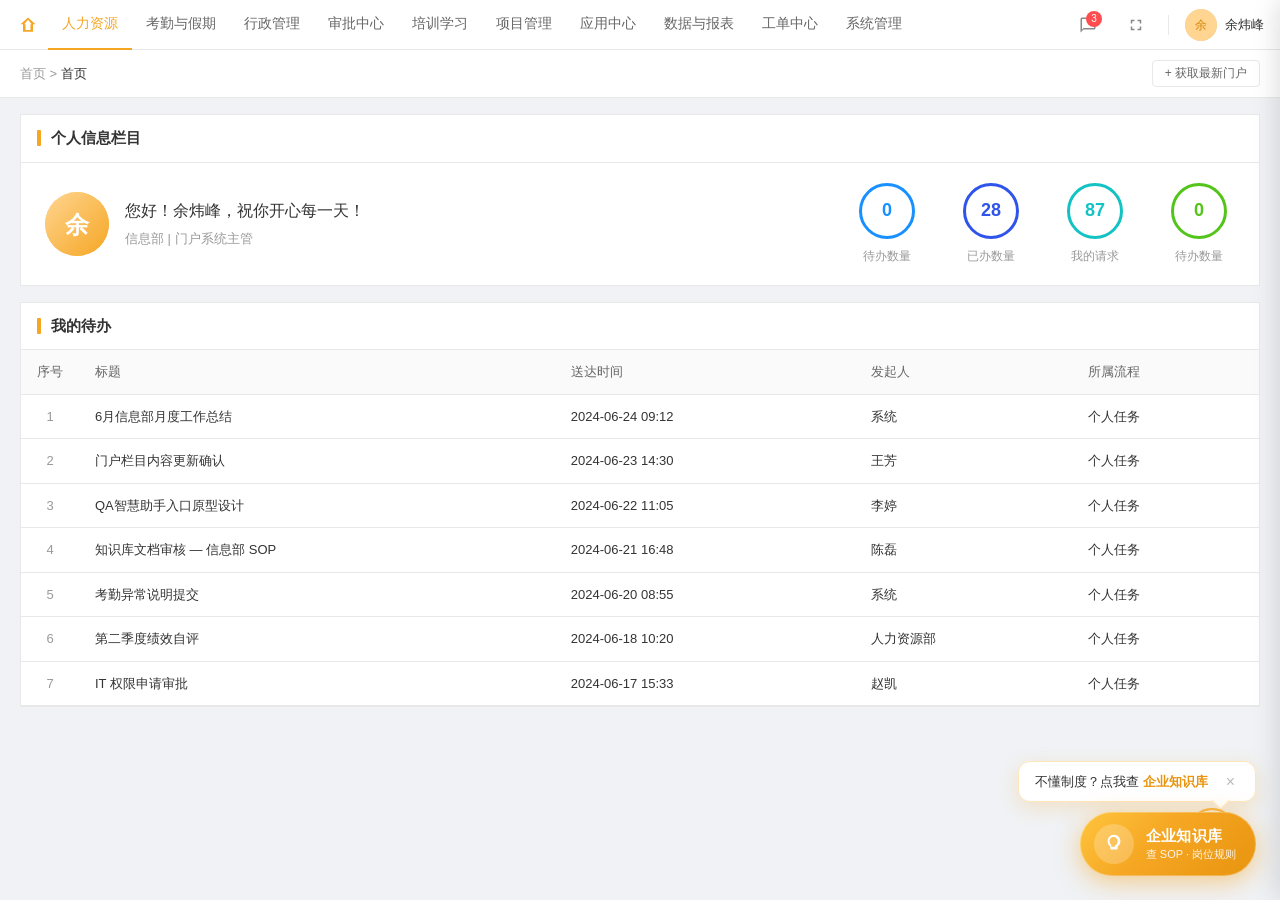
==== portal/index.html @ 279236d5 "站点根路径默认进入原型导航，PC 门户移至 portal/" ====
<!DOCTYPE html>
<html lang="zh-CN">
<head>
  <meta charset="UTF-8" />
  <meta name="viewport" content="width=device-width, initial-scale=1.0" />
  <title>首页 · 6Q 门户</title>
  <link rel="stylesheet" href="../assets/portal.css" />
</head>
<body>
  <div class="portal-app">
    <header class="portal-topbar">
      <a class="portal-home-icon" href="index.html" title="首页">
        <svg viewBox="0 0 24 24"><path d="M12 3l9 8h-3v9H6v-9H3l9-8zm0 2.8L7.5 11H9v7h6v-7h1.5L12 5.8z"/></svg>
      </a>
      <nav class="portal-modules" id="portal-modules">
        <a href="#" data-placeholder>人力资源</a>
        <a href="#" data-placeholder>考勤与假期</a>
        <a href="#" data-placeholder>行政管理</a>
        <a href="#" data-placeholder>审批中心</a>
        <a href="#" data-placeholder>培训学习</a>
        <a href="#" data-placeholder>项目管理</a>
        <a href="#" data-placeholder>应用中心</a>
        <a href="#" data-placeholder>数据与报表</a>
        <a href="#" data-placeholder>工单中心</a>
        <a href="#" data-placeholder>系统管理</a>
      </nav>
      <div class="portal-topright">
        <button class="portal-icon-btn" type="button" title="消息" data-placeholder>
          <svg viewBox="0 0 24 24"><path d="M20 2H4a2 2 0 00-2 2v18l4-4h14a2 2 0 002-2V4a2 2 0 00-2-2zm0 14H6l-2 2V4h16v12z"/></svg>
          <span class="portal-badge">3</span>
        </button>
        <button class="portal-icon-btn" type="button" title="全屏" data-placeholder>
          <svg viewBox="0 0 24 24"><path d="M7 14H5v5h5v-2H7v-3zm-2-4h2V7h3V5H5v5zm12 7h-3v2h5v-5h-2v3zM14 5v2h3v3h2V5h-5z"/></svg>
        </button>
        <span class="portal-divider"></span>
        <div class="portal-user">
          <img class="portal-user-avatar" src="data:image/svg+xml,%3Csvg xmlns='http://www.w3.org/2000/svg' width='64' height='64'%3E%3Crect fill='%23ffd591' width='64' height='64'/%3E%3Ctext x='50%25' y='54%25' dominant-baseline='middle' text-anchor='middle' fill='%23d48806' font-size='24' font-family='sans-serif'%3E余%3C/text%3E%3C/svg%3E" alt="" width="32" height="32" />
          <span>余炜峰</span>
        </div>
      </div>
    </header>

    <div class="portal-subbar">
      <nav class="portal-breadcrumb">首页 &gt; <strong>首页</strong></nav>
      <button class="portal-subbar-btn" type="button" data-placeholder>+ 获取最新门户</button>
    </div>

  <main class="portal-main">
    <section class="portal-section">
      <div class="portal-section-head">个人信息栏目</div>
      <div class="portal-section-body">
        <div class="profile-row">
          <div class="profile-left">
            <img class="profile-avatar" src="data:image/svg+xml,%3Csvg xmlns='http://www.w3.org/2000/svg' width='128' height='128'%3E%3Cdefs%3E%3ClinearGradient id='g' x1='0%25' y1='0%25' x2='100%25' y2='100%25'%3E%3Cstop offset='0%25' stop-color='%23ffd591'/%3E%3Cstop offset='100%25' stop-color='%23f5a623'/%3E%3C/linearGradient%3E%3C/defs%3E%3Ccircle cx='64' cy='64' r='64' fill='url(%23g)'/%3E%3Ctext x='50%25' y='54%25' dominant-baseline='middle' text-anchor='middle' fill='%23fff' font-size='48' font-family='sans-serif' font-weight='bold'%3E余%3C/text%3E%3C/svg%3E" alt="余炜峰" width="64" height="64" />
            <div>
              <p class="profile-greeting">您好！余炜峰，祝你开心每一天！</p>
              <p class="profile-dept">信息部 | 门户系统主管</p>
            </div>
          </div>
          <div class="profile-stats">
            <div class="stat-item">
              <div class="stat-ring stat-ring--blue">0</div>
              <div class="stat-label">待办数量</div>
            </div>
            <div class="stat-item">
              <div class="stat-ring stat-ring--navy">28</div>
              <div class="stat-label">已办数量</div>
            </div>
            <div class="stat-item">
              <div class="stat-ring stat-ring--teal">87</div>
              <div class="stat-label">我的请求</div>
            </div>
            <div class="stat-item">
              <div class="stat-ring stat-ring--green">0</div>
              <div class="stat-label">待办数量</div>
            </div>
          </div>
        </div>
      </div>
    </section>

    <section class="portal-section">
      <div class="portal-section-head">我的待办</div>
      <div class="portal-table-wrap">
        <table class="portal-table">
          <thead>
            <tr>
              <th>序号</th>
              <th>标题</th>
              <th>送达时间</th>
              <th>发起人</th>
              <th>所属流程</th>
            </tr>
          </thead>
          <tbody>
            <tr>
              <td>1</td>
              <td><a href="#" data-placeholder>6月信息部月度工作总结</a></td>
              <td>2024-06-24 09:12</td>
              <td>系统</td>
              <td>个人任务</td>
            </tr>
            <tr>
              <td>2</td>
              <td><a href="#" data-placeholder>门户栏目内容更新确认</a></td>
              <td>2024-06-23 14:30</td>
              <td>王芳</td>
              <td>个人任务</td>
            </tr>
            <tr>
              <td>3</td>
              <td><a href="#" data-placeholder>QA智慧助手入口原型设计</a></td>
              <td>2024-06-22 11:05</td>
              <td>李婷</td>
              <td>个人任务</td>
            </tr>
            <tr>
              <td>4</td>
              <td><a href="#" data-placeholder>知识库文档审核 — 信息部 SOP</a></td>
              <td>2024-06-21 16:48</td>
              <td>陈磊</td>
              <td>个人任务</td>
            </tr>
            <tr>
              <td>5</td>
              <td><a href="#" data-placeholder>考勤异常说明提交</a></td>
              <td>2024-06-20 08:55</td>
              <td>系统</td>
              <td>个人任务</td>
            </tr>
            <tr>
              <td>6</td>
              <td><a href="#" data-placeholder>第二季度绩效自评</a></td>
              <td>2024-06-18 10:20</td>
              <td>人力资源部</td>
              <td>个人任务</td>
            </tr>
            <tr>
              <td>7</td>
              <td><a href="#" data-placeholder>IT 权限申请审批</a></td>
              <td>2024-06-17 15:33</td>
              <td>赵凯</td>
              <td>个人任务</td>
            </tr>
          </tbody>
        </table>
      </div>
    </section>
  </main>
  </div>

  <!-- 小Q 知识库入口 -->
  <div class="kb-fab-wrap" id="kb-fab-wrap">
    <div class="kb-fab-hint" id="kb-fab-hint">
      不懂制度？点我查 <strong>企业知识库</strong>
      <button type="button" class="kb-fab-hint-close" id="kb-fab-hint-close" aria-label="关闭提示">×</button>
    </div>
    <div class="kb-fab-inner">
      <div class="kb-fab-ripples" aria-hidden="true">
        <span></span><span></span><span></span>
      </div>
      <button type="button" class="kb-fab" id="kb-fab" aria-label="打开小Q企业知识库">
        <span class="kb-fab-icon">
          <svg viewBox="0 0 24 24"><path d="M12 2C8.13 2 5 5.13 5 9c0 2.38 1.19 4.47 3 5.74V17a1 1 0 001 1h6a1 1 0 001-1v-2.26c1.81-1.27 3-3.36 3-5.74 0-3.87-3.13-7-7-7zm-1 13v2h2v-2h-2zm0-11a5 5 0 015 5c0 1.77-.93 3.33-2.33 4.22-.4.26-.67.7-.67 1.21V15h-4v-1.57c0-.51-.27-.95-.67-1.21A4.99 4.99 0 017 9a5 5 0 015-5z"/></svg>
        </span>
        <span class="kb-fab-text">
          <span class="kb-fab-title">企业知识库</span>
          <span class="kb-fab-sub">查 SOP · 岗位规则</span>
        </span>
      </button>
    </div>
  </div>

  <!-- 小Q 聊天抽屉 -->
  <div class="kb-overlay" id="kb-overlay"></div>
  <aside class="kb-drawer" id="kb-drawer" role="dialog" aria-label="小Q企业知识库">
    <header class="kb-drawer-head">
      <h2 class="kb-drawer-title">
        <span class="kb-drawer-title-icon">Q</span>
        小Q · 企业知识库
      </h2>
      <button type="button" class="kb-drawer-close" id="kb-drawer-close" aria-label="关闭">×</button>
    </header>
    <div class="kb-chat-body" id="kb-chat-body"></div>
    <footer class="kb-drawer-foot">
      <div class="kb-input-wrap">
        <textarea class="kb-input" id="kb-input" rows="1" placeholder="和小Q聊天…"></textarea>
        <div class="kb-input-actions">
          <button type="button" class="kb-attach-btn" title="附件（原型占位）" disabled>
            <svg width="18" height="18" viewBox="0 0 24 24" fill="currentColor"><path d="M16.5 6v11.5a4 4 0 01-8 0V5a2.5 2.5 0 015 0v10.5a1 1 0 01-2 0V6H10v9.5a2.5 2.5 0 005 0V5a4 4 0 00-8 0v12.5a5.5 5.5 0 0011 0V6h-1.5z"/></svg>
          </button>
          <button type="button" class="kb-send-btn" id="kb-send-btn" aria-label="发送">
            <svg viewBox="0 0 24 24"><path d="M2.01 21L23 12 2.01 3 2 10l15 2-15 2z"/></svg>
          </button>
        </div>
      </div>
    </footer>
  </aside>

  <script>
    document.querySelectorAll('[data-placeholder]').forEach(function (el) {
      el.addEventListener('click', function (e) {
        e.preventDefault();
      });
    });
    document.querySelector('.portal-modules a:first-child').classList.add('is-active');
  </script>
  <script src="../assets/kb-chat.js"></script>
</body>
</html>
---- assets/portal.css ----
/**
 * 企业知识库 · OA 门户样式与 PC 端小Q 抽屉入口
 */
:root {
  --portal-orange: #f5a623;
  --portal-orange-dark: #e8940f;
  --portal-orange-bg: #fff7e6;
  --portal-orange-bar: #f5a623;
  --portal-text: #333333;
  --portal-text-secondary: #666666;
  --portal-text-muted: #999999;
  --portal-border: #e8e8e8;
  --portal-bg: #f0f2f5;
  --portal-surface: #ffffff;
  --portal-font: "PingFang SC", "Microsoft YaHei", -apple-system, sans-serif;
  --portal-topbar-h: 50px;
  --kb-drawer-w: 420px;
  --kb-fab-size: 56px;
}

* { box-sizing: border-box; }

body {
  margin: 0;
  font-family: var(--portal-font);
  font-size: 14px;
  color: var(--portal-text);
  background: var(--portal-bg);
  line-height: 1.5;
}

.portal-app {
  display: flex;
  flex-direction: column;
  min-height: 100vh;
}

/* ── 顶栏 ── */
.portal-topbar {
  display: flex;
  align-items: center;
  height: var(--portal-topbar-h);
  padding: 0 16px 0 12px;
  background: var(--portal-surface);
  border-bottom: 1px solid var(--portal-border);
  flex-shrink: 0;
  gap: 4px;
}

.portal-home-icon {
  width: 32px;
  height: 32px;
  display: flex;
  align-items: center;
  justify-content: center;
  color: var(--portal-orange);
  flex-shrink: 0;
  text-decoration: none;
}

.portal-home-icon svg { width: 20px; height: 20px; fill: currentColor; }

.portal-modules {
  display: flex;
  flex: 1;
  align-items: center;
  gap: 0;
  overflow-x: auto;
  scrollbar-width: none;
}

.portal-modules::-webkit-scrollbar { display: none; }

.portal-modules a {
  padding: 14px 14px;
  color: var(--portal-text-secondary);
  text-decoration: none;
  font-size: 14px;
  white-space: nowrap;
  border-bottom: 2px solid transparent;
  transition: color 0.15s;
}

.portal-modules a:hover { color: var(--portal-orange); }

.portal-modules a.is-active {
  color: var(--portal-orange);
  border-bottom-color: var(--portal-orange);
  font-weight: 500;
}

.portal-topright {
  display: flex;
  align-items: center;
  gap: 16px;
  flex-shrink: 0;
  color: var(--portal-text-secondary);
}

.portal-icon-btn {
  position: relative;
  width: 32px;
  height: 32px;
  display: flex;
  align-items: center;
  justify-content: center;
  border: none;
  background: none;
  cursor: pointer;
  color: #888;
  padding: 0;
  border-radius: 4px;
}

.portal-icon-btn:hover { background: #f5f5f5; color: #555; }
.portal-icon-btn svg { width: 18px; height: 18px; fill: currentColor; }

.portal-badge {
  position: absolute;
  top: 2px;
  right: 2px;
  min-width: 16px;
  height: 16px;
  padding: 0 4px;
  background: #ff4d4f;
  color: #fff;
  font-size: 10px;
  border-radius: 8px;
  display: flex;
  align-items: center;
  justify-content: center;
  line-height: 1;
}

.portal-divider {
  width: 1px;
  height: 20px;
  background: var(--portal-border);
}

.portal-user {
  display: flex;
  align-items: center;
  gap: 8px;
  font-size: 13px;
  color: var(--portal-text);
  cursor: default;
}

.portal-user-avatar {
  width: 32px;
  height: 32px;
  border-radius: 50%;
  object-fit: cover;
  background: #d9d9d9;
}

/* ── 面包屑行 ── */
.portal-subbar {
  display: flex;
  align-items: center;
  justify-content: space-between;
  padding: 10px 20px;
  background: var(--portal-surface);
  border-bottom: 1px solid var(--portal-border);
  font-size: 13px;
  color: var(--portal-text-muted);
}

.portal-breadcrumb strong { color: var(--portal-text); font-weight: normal; }

.portal-subbar-btn {
  display: inline-flex;
  align-items: center;
  gap: 4px;
  padding: 4px 12px;
  border: 1px solid var(--portal-border);
  border-radius: 4px;
  background: var(--portal-surface);
  font-size: 12px;
  color: var(--portal-text-secondary);
  cursor: pointer;
  font-family: inherit;
}

.portal-subbar-btn:hover { border-color: var(--portal-orange); color: var(--portal-orange); }

/* ── 主内容 ── */
.portal-main {
  flex: 1;
  padding: 16px 20px 80px;
  overflow: auto;
}

.portal-section {
  background: var(--portal-surface);
  border: 1px solid var(--portal-border);
  margin-bottom: 16px;
}

.portal-section-head {
  display: flex;
  align-items: center;
  padding: 12px 16px;
  border-bottom: 1px solid var(--portal-border);
  font-size: 15px;
  font-weight: 600;
  color: var(--portal-text);
}

.portal-section-head::before {
  content: "";
  width: 4px;
  height: 16px;
  background: var(--portal-orange-bar);
  margin-right: 10px;
  border-radius: 1px;
  flex-shrink: 0;
}

.portal-section-body { padding: 20px 24px; }

/* 个人信息栏 */
.profile-row {
  display: flex;
  align-items: center;
  justify-content: space-between;
  gap: 24px;
  flex-wrap: wrap;
}

.profile-left {
  display: flex;
  align-items: center;
  gap: 16px;
}

.profile-avatar {
  width: 64px;
  height: 64px;
  border-radius: 50%;
  object-fit: cover;
  background: linear-gradient(135deg, #ffd591 0%, #f5a623 100%);
}

.profile-greeting {
  font-size: 16px;
  font-weight: 500;
  margin: 0 0 6px;
  color: var(--portal-text);
}

.profile-dept {
  font-size: 13px;
  color: var(--portal-text-muted);
  margin: 0;
}

.profile-stats {
  display: flex;
  gap: 32px;
  flex-wrap: wrap;
}

.stat-item {
  text-align: center;
  min-width: 72px;
}

.stat-ring {
  width: 56px;
  height: 56px;
  border-radius: 50%;
  border: 3px solid;
  display: flex;
  align-items: center;
  justify-content: center;
  font-size: 18px;
  font-weight: 600;
  margin: 0 auto 8px;
}

.stat-ring--blue { border-color: #1890ff; color: #1890ff; }
.stat-ring--navy { border-color: #2f54eb; color: #2f54eb; }
.stat-ring--teal { border-color: #13c2c2; color: #13c2c2; }
.stat-ring--green { border-color: #52c41a; color: #52c41a; }

.stat-label {
  font-size: 12px;
  color: var(--portal-text-muted);
}

/* 待办表格 */
.portal-table-wrap { overflow-x: auto; }

.portal-table {
  width: 100%;
  border-collapse: collapse;
  font-size: 13px;
}

.portal-table th,
.portal-table td {
  padding: 12px 16px;
  text-align: left;
  border-bottom: 1px solid var(--portal-border);
}

.portal-table th {
  background: #fafafa;
  font-weight: 500;
  color: var(--portal-text-secondary);
  white-space: nowrap;
}

.portal-table tbody tr:hover td { background: #fafafa; }

.portal-table td:first-child { color: var(--portal-text-muted); width: 48px; text-align: center; }

.portal-table a {
  color: var(--portal-text);
  text-decoration: none;
}

.portal-table a:hover { color: var(--portal-orange); }

/* ── FAB（强化版：胶囊 + 涟漪 + 引导气泡）── */
.kb-fab-wrap {
  position: fixed;
  right: 24px;
  bottom: 24px;
  z-index: 900;
  display: flex;
  flex-direction: column;
  align-items: flex-end;
  gap: 10px;
}

.kb-fab-wrap.is-drawer-open .kb-fab-hint,
.kb-fab-wrap.is-drawer-open .kb-fab-ripples {
  opacity: 0;
  pointer-events: none;
}

/* 引导气泡 */
.kb-fab-hint {
  position: relative;
  padding: 10px 16px;
  background: var(--portal-surface);
  border: 1px solid #ffe7ba;
  border-radius: 12px;
  font-size: 13px;
  font-weight: 500;
  color: var(--portal-text);
  box-shadow: 0 6px 20px rgba(245, 166, 35, 0.22);
  white-space: nowrap;
  animation: hint-float 3s ease-in-out infinite, hint-enter 0.6s ease-out;
  transform-origin: right bottom;
}

.kb-fab-hint::after {
  content: "";
  position: absolute;
  right: 28px;
  bottom: -6px;
  width: 12px;
  height: 12px;
  background: var(--portal-surface);
  border-right: 1px solid #ffe7ba;
  border-bottom: 1px solid #ffe7ba;
  transform: rotate(45deg);
}

.kb-fab-hint strong {
  color: var(--portal-orange-dark);
  font-weight: 600;
}

.kb-fab-hint-close {
  margin-left: 10px;
  padding: 0 4px;
  border: none;
  background: none;
  color: #bbb;
  cursor: pointer;
  font-size: 16px;
  line-height: 1;
  vertical-align: middle;
}

.kb-fab-hint-close:hover { color: #666; }

.kb-fab-hint.is-dismissed {
  display: none;
}

/* 涟漪环 */
.kb-fab-ripples {
  position: absolute;
  right: 0;
  bottom: 0;
  width: 200px;
  height: 64px;
  pointer-events: none;
}

.kb-fab-ripples span {
  position: absolute;
  right: 20px;
  bottom: 20px;
  width: 48px;
  height: 48px;
  border-radius: 50%;
  border: 2px solid rgba(245, 166, 35, 0.45);
  animation: fab-ripple 2.4s ease-out infinite;
}

.kb-fab-ripples span:nth-child(2) { animation-delay: 0.8s; }
.kb-fab-ripples span:nth-child(3) { animation-delay: 1.6s; }

.kb-fab-inner {
  position: relative;
  z-index: 1;
}

.kb-fab {
  display: flex;
  align-items: center;
  gap: 12px;
  padding: 12px 20px 12px 14px;
  border: none;
  border-radius: 999px;
  background: linear-gradient(135deg, #ffc53d 0%, #f5a623 45%, #e8940f 100%);
  color: #fff;
  cursor: pointer;
  box-shadow:
    0 6px 24px rgba(245, 166, 35, 0.5),
    0 0 0 1px rgba(255, 255, 255, 0.25) inset;
  font-family: inherit;
  overflow: hidden;
  position: relative;
  animation: fab-bounce 2.8s ease-in-out infinite;
  transition: transform 0.2s, box-shadow 0.2s;
}

.kb-fab::before {
  content: "";
  position: absolute;
  top: 0;
  left: -100%;
  width: 60%;
  height: 100%;
  background: linear-gradient(90deg, transparent, rgba(255, 255, 255, 0.35), transparent);
  animation: fab-shine 3.5s ease-in-out infinite;
}

.kb-fab:hover {
  transform: scale(1.04) translateY(-2px);
  box-shadow:
    0 10px 32px rgba(245, 166, 35, 0.55),
    0 0 0 1px rgba(255, 255, 255, 0.3) inset;
  animation: none;
}

.kb-fab:active {
  transform: scale(0.98);
}

.kb-fab-icon {
  width: 40px;
  height: 40px;
  border-radius: 50%;
  background: rgba(255, 255, 255, 0.22);
  display: flex;
  align-items: center;
  justify-content: center;
  flex-shrink: 0;
}

.kb-fab-icon svg {
  width: 22px;
  height: 22px;
  fill: currentColor;
}

.kb-fab-text {
  display: flex;
  flex-direction: column;
  align-items: flex-start;
  text-align: left;
  line-height: 1.25;
}

.kb-fab-title {
  font-size: 15px;
  font-weight: 700;
  letter-spacing: 0.02em;
}

.kb-fab-sub {
  font-size: 11px;
  font-weight: 500;
  opacity: 0.9;
  margin-top: 2px;
}

@keyframes fab-bounce {
  0%, 100% { transform: translateY(0); }
  50% { transform: translateY(-5px); }
}

@keyframes fab-shine {
  0%, 70%, 100% { left: -100%; }
  35% { left: 150%; }
}

@keyframes fab-ripple {
  0% {
    transform: scale(0.6);
    opacity: 0.7;
  }
  100% {
    transform: scale(2.8);
    opacity: 0;
  }
}

@keyframes hint-float {
  0%, 100% { transform: translateY(0); }
  50% { transform: translateY(-4px); }
}

@keyframes hint-enter {
  from {
    opacity: 0;
    transform: translateY(12px) scale(0.92);
  }
  to {
    opacity: 1;
    transform: translateY(0) scale(1);
  }
}

@media (prefers-reduced-motion: reduce) {
  .kb-fab,
  .kb-fab::before,
  .kb-fab-ripples span,
  .kb-fab-hint {
    animation: none !important;
  }
  .kb-fab-hint { opacity: 1; transform: none; }
}

@media (max-width: 480px) {
  .kb-fab-wrap { right: 12px; bottom: 12px; }
  .kb-fab-sub { display: none; }
  .kb-fab { padding: 10px 16px 10px 12px; }
  .kb-fab-hint { font-size: 12px; max-width: 200px; white-space: normal; }
}

/* ── 遮罩 + 抽屉 ── */
.kb-overlay {
  position: fixed;
  inset: 0;
  background: rgba(0, 0, 0, 0.35);
  z-index: 1000;
  opacity: 0;
  visibility: hidden;
  transition: opacity 0.28s, visibility 0.28s;
}

.kb-overlay.is-open {
  opacity: 1;
  visibility: visible;
}

.kb-drawer {
  position: fixed;
  top: 0;
  right: 0;
  width: var(--kb-drawer-w);
  max-width: 100vw;
  height: 100vh;
  background: #f7f8fa;
  z-index: 1001;
  display: flex;
  flex-direction: column;
  box-shadow: -4px 0 24px rgba(0, 0, 0, 0.12);
  transform: translateX(100%);
  transition: transform 0.32s cubic-bezier(0.4, 0, 0.2, 1);
}

.kb-drawer.is-open { transform: translateX(0); }

.kb-drawer-head {
  display: flex;
  align-items: center;
  justify-content: space-between;
  padding: 14px 16px;
  background: var(--portal-surface);
  border-bottom: 1px solid var(--portal-border);
  flex-shrink: 0;
}

.kb-drawer-title {
  font-size: 15px;
  font-weight: 600;
  margin: 0;
  display: flex;
  align-items: center;
  gap: 8px;
}

.kb-drawer-title-icon {
  width: 28px;
  height: 28px;
  border-radius: 8px;
  background: linear-gradient(135deg, #fff7e6, #ffe7ba);
  display: flex;
  align-items: center;
  justify-content: center;
  font-size: 14px;
}

.kb-drawer-close {
  width: 32px;
  height: 32px;
  border: none;
  background: none;
  cursor: pointer;
  color: #999;
  font-size: 20px;
  line-height: 1;
  border-radius: 4px;
  display: flex;
  align-items: center;
  justify-content: center;
}

.kb-drawer-close:hover { background: #f5f5f5; color: #333; }

.kb-chat-body {
  flex: 1;
  overflow-y: auto;
  padding: 16px;
  display: flex;
  flex-direction: column;
  gap: 16px;
}

.kb-msg {
  display: flex;
  gap: 10px;
  align-items: flex-start;
}

.kb-msg--user { flex-direction: row-reverse; }

.kb-msg-avatar {
  width: 36px;
  height: 36px;
  border-radius: 10px;
  flex-shrink: 0;
  display: flex;
  align-items: center;
  justify-content: center;
  font-size: 16px;
}

.kb-msg-avatar--bot {
  background: linear-gradient(135deg, #fff7e6, #ffd591);
}

.kb-msg-avatar--user {
  background: #e6f7ff;
  font-size: 12px;
  font-weight: 600;
  color: #1890ff;
}

.kb-msg-bubble {
  max-width: calc(100% - 50px);
  padding: 12px 14px;
  border-radius: 12px;
  font-size: 14px;
  line-height: 1.65;
  background: var(--portal-surface);
  box-shadow: 0 1px 4px rgba(0, 0, 0, 0.06);
}

.kb-msg--user .kb-msg-bubble {
  background: #1890ff;
  color: #fff;
}

.kb-msg-bubble p { margin: 0 0 8px; }
.kb-msg-bubble p:last-child { margin-bottom: 0; }

.kb-chips {
  display: flex;
  flex-wrap: wrap;
  gap: 8px;
  margin-top: 12px;
}

.kb-chip {
  padding: 6px 12px;
  border: 1px solid #d6e4ff;
  border-radius: 16px;
  background: #f0f5ff;
  color: #2f54eb;
  font-size: 12px;
  cursor: pointer;
  font-family: inherit;
  transition: background 0.15s, border-color 0.15s;
  text-align: left;
  line-height: 1.4;
}

.kb-chip:hover {
  background: #d6e4ff;
  border-color: #adc6ff;
}

.kb-cite {
  margin-top: 10px;
  padding-top: 10px;
  border-top: 1px dashed var(--portal-border);
  font-size: 12px;
  color: var(--portal-text-muted);
}

.kb-cite a {
  color: #2f54eb;
  text-decoration: none;
}

.kb-cite a:hover { text-decoration: underline; }

.kb-drawer-foot {
  padding: 12px 16px 16px;
  background: var(--portal-surface);
  border-top: 1px solid var(--portal-border);
  flex-shrink: 0;
}

.kb-input-wrap {
  display: flex;
  align-items: flex-end;
  gap: 8px;
  padding: 8px 12px;
  border: 1px solid var(--portal-border);
  border-radius: 12px;
  background: #fafafa;
}

.kb-input-wrap:focus-within {
  border-color: #91d5ff;
  background: #fff;
  box-shadow: 0 0 0 2px rgba(24, 144, 255, 0.1);
}

.kb-input {
  flex: 1;
  border: none;
  background: transparent;
  font-size: 14px;
  font-family: inherit;
  resize: none;
  outline: none;
  min-height: 22px;
  max-height: 100px;
  line-height: 1.5;
  padding: 4px 0;
}

.kb-input::placeholder { color: #bbb; }

.kb-input-actions {
  display: flex;
  align-items: center;
  gap: 6px;
  flex-shrink: 0;
}

.kb-attach-btn {
  width: 32px;
  height: 32px;
  border: none;
  background: none;
  cursor: pointer;
  color: #bbb;
  display: flex;
  align-items: center;
  justify-content: center;
  border-radius: 6px;
}

.kb-attach-btn:hover { color: #888; background: #f0f0f0; }

.kb-send-btn {
  width: 34px;
  height: 34px;
  border: none;
  border-radius: 50%;
  background: #1890ff;
  color: #fff;
  cursor: pointer;
  display: flex;
  align-items: center;
  justify-content: center;
  transition: background 0.15s;
}

.kb-send-btn:hover { background: #40a9ff; }
.kb-send-btn:disabled { background: #d9d9d9; cursor: not-allowed; }

.kb-send-btn svg { width: 16px; height: 16px; fill: currentColor; }

.kb-typing {
  display: flex;
  gap: 4px;
  padding: 4px 0;
}

.kb-typing span {
  width: 6px;
  height: 6px;
  border-radius: 50%;
  background: #ccc;
  animation: typing 1.2s infinite;
}

.kb-typing span:nth-child(2) { animation-delay: 0.2s; }
.kb-typing span:nth-child(3) { animation-delay: 0.4s; }

@keyframes typing {
  0%, 60%, 100% { transform: translateY(0); opacity: 0.4; }
  30% { transform: translateY(-4px); opacity: 1; }
}

@media (max-width: 480px) {
  .profile-stats { gap: 16px; }
}
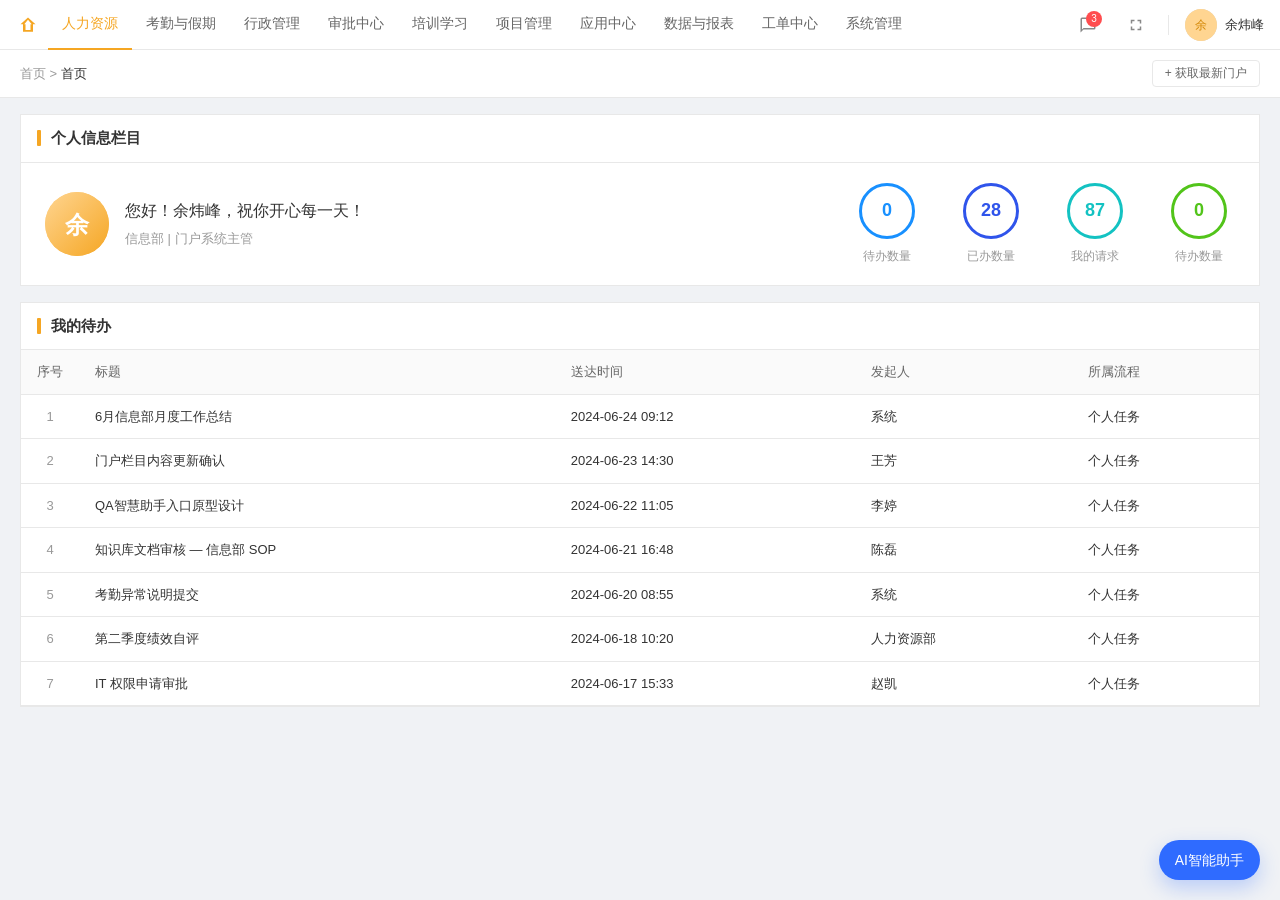
==== commit a6d89137: "发布 v1.1.0：门户 AI 智能助手大浮层与学员数据查询 - PC 门户 AI 智能助手改为居中大浮层（90vw x 88vh），左侧智能体列表、右侧对话，遮罩与 Esc 关闭 - 新增学员数据查" ====
--- a/portal/index.html
+++ b/portal/index.html
@@ -5,6 +5,7 @@
   <meta name="viewport" content="width=device-width, initial-scale=1.0" />
   <title>首页 · 6Q 门户</title>
   <link rel="stylesheet" href="../assets/portal.css" />
+  <link rel="stylesheet" href="../assets/oa-assistant.css" />
 </head>
 <body>
   <div class="portal-app">
@@ -45,7 +46,8 @@
       <button class="portal-subbar-btn" type="button" data-placeholder>+ 获取最新门户</button>
     </div>
 
-  <main class="portal-main">
+  <main class="portal-main portal-home">
+    <div class="portal-home-feed">
     <section class="portal-section">
       <div class="portal-section-head">个人信息栏目</div>
       <div class="portal-section-body">
@@ -146,56 +148,26 @@
         </table>
       </div>
     </section>
+    </div>
+
+    <div class="oa-assist-backdrop" id="oa-assist-backdrop" hidden></div>
+    <aside class="oa-assist" id="oa-assist" aria-label="AI智能助手">
+      <header class="oa-assist__bar">
+        <div class="oa-assist__head-main">
+          <span class="oa-assist__brand">AI</span>
+          <div>
+            <strong>AI智能助手</strong>
+            <p class="oa-assist__sub" id="oa-assist-sub">选择一个智能体开始对话</p>
+          </div>
+        </div>
+        <button type="button" class="oa-assist__collapse" id="oa-assist-collapse" aria-label="关闭助手">×</button>
+      </header>
+      <div class="oa-assist__body" id="oa-assist-body"></div>
+    </aside>
   </main>
   </div>
 
-  <!-- 小Q 知识库入口 -->
-  <div class="kb-fab-wrap" id="kb-fab-wrap">
-    <div class="kb-fab-hint" id="kb-fab-hint">
-      不懂制度？点我查 <strong>企业知识库</strong>
-      <button type="button" class="kb-fab-hint-close" id="kb-fab-hint-close" aria-label="关闭提示">×</button>
-    </div>
-    <div class="kb-fab-inner">
-      <div class="kb-fab-ripples" aria-hidden="true">
-        <span></span><span></span><span></span>
-      </div>
-      <button type="button" class="kb-fab" id="kb-fab" aria-label="打开小Q企业知识库">
-        <span class="kb-fab-icon">
-          <svg viewBox="0 0 24 24"><path d="M12 2C8.13 2 5 5.13 5 9c0 2.38 1.19 4.47 3 5.74V17a1 1 0 001 1h6a1 1 0 001-1v-2.26c1.81-1.27 3-3.36 3-5.74 0-3.87-3.13-7-7-7zm-1 13v2h2v-2h-2zm0-11a5 5 0 015 5c0 1.77-.93 3.33-2.33 4.22-.4.26-.67.7-.67 1.21V15h-4v-1.57c0-.51-.27-.95-.67-1.21A4.99 4.99 0 017 9a5 5 0 015-5z"/></svg>
-        </span>
-        <span class="kb-fab-text">
-          <span class="kb-fab-title">企业知识库</span>
-          <span class="kb-fab-sub">查 SOP · 岗位规则</span>
-        </span>
-      </button>
-    </div>
-  </div>
-
-  <!-- 小Q 聊天抽屉 -->
-  <div class="kb-overlay" id="kb-overlay"></div>
-  <aside class="kb-drawer" id="kb-drawer" role="dialog" aria-label="小Q企业知识库">
-    <header class="kb-drawer-head">
-      <h2 class="kb-drawer-title">
-        <span class="kb-drawer-title-icon">Q</span>
-        小Q · 企业知识库
-      </h2>
-      <button type="button" class="kb-drawer-close" id="kb-drawer-close" aria-label="关闭">×</button>
-    </header>
-    <div class="kb-chat-body" id="kb-chat-body"></div>
-    <footer class="kb-drawer-foot">
-      <div class="kb-input-wrap">
-        <textarea class="kb-input" id="kb-input" rows="1" placeholder="和小Q聊天…"></textarea>
-        <div class="kb-input-actions">
-          <button type="button" class="kb-attach-btn" title="附件（原型占位）" disabled>
-            <svg width="18" height="18" viewBox="0 0 24 24" fill="currentColor"><path d="M16.5 6v11.5a4 4 0 01-8 0V5a2.5 2.5 0 015 0v10.5a1 1 0 01-2 0V6H10v9.5a2.5 2.5 0 005 0V5a4 4 0 00-8 0v12.5a5.5 5.5 0 0011 0V6h-1.5z"/></svg>
-          </button>
-          <button type="button" class="kb-send-btn" id="kb-send-btn" aria-label="发送">
-            <svg viewBox="0 0 24 24"><path d="M2.01 21L23 12 2.01 3 2 10l15 2-15 2z"/></svg>
-          </button>
-        </div>
-      </div>
-    </footer>
-  </aside>
+  <button type="button" class="oa-assist-launcher" id="oa-assist-launcher" hidden>AI智能助手</button>
 
   <script>
     document.querySelectorAll('[data-placeholder]').forEach(function (el) {
@@ -205,6 +177,6 @@
     });
     document.querySelector('.portal-modules a:first-child').classList.add('is-active');
   </script>
-  <script src="../assets/kb-chat.js"></script>
+  <script src="../assets/oa-assistant.js"></script>
 </body>
 </html>
--- a/assets/oa-assistant.css
+++ b/assets/oa-assistant.css
@@ -0,0 +1,784 @@
+.portal-home {
+  display: flex;
+  align-items: stretch;
+  gap: 16px;
+  min-height: 0;
+  padding-bottom: 16px;
+}
+
+.portal-home-feed {
+  flex: 1;
+  min-width: 0;
+}
+
+.oa-assist-backdrop {
+  position: fixed;
+  inset: 0;
+  z-index: 1700;
+  background: rgba(15, 23, 42, 0.48);
+  backdrop-filter: blur(4px);
+}
+
+.oa-assist-backdrop[hidden] { display: none !important; }
+
+.oa-assist {
+  position: fixed;
+  top: 50%;
+  left: 50%;
+  z-index: 1701;
+  transform: translate(-50%, -50%);
+  width: min(90vw, 1480px);
+  height: 88vh;
+  max-height: calc(100vh - 48px);
+  min-height: 640px;
+  display: flex;
+  flex-direction: column;
+  background: #fff;
+  border: 1px solid #dbe4ec;
+  border-radius: 18px;
+  overflow: hidden;
+  box-shadow: 0 28px 80px rgba(15, 23, 42, 0.28);
+}
+
+.oa-assist[hidden],
+.oa-assist-launcher[hidden] {
+  display: none !important;
+}
+
+.oa-assist__bar {
+  display: flex;
+  align-items: center;
+  justify-content: space-between;
+  gap: 16px;
+  min-height: 66px;
+  padding: 12px 18px;
+  background: #fbfcfd;
+  border-bottom: 1px solid #e4ebf1;
+  color: #172033;
+  flex-shrink: 0;
+}
+
+.oa-assist__head-main {
+  display: flex;
+  align-items: center;
+  gap: 10px;
+  min-width: 0;
+}
+
+.oa-assist__brand {
+  width: 36px;
+  height: 36px;
+  flex-shrink: 0;
+  display: grid;
+  place-items: center;
+  border-radius: 10px;
+  background: #2f6bff;
+  color: #fff;
+  font-size: 13px;
+  font-weight: 700;
+  box-shadow: 0 6px 16px rgba(47, 107, 255, 0.2);
+}
+
+.oa-assist__bar strong {
+  display: block;
+  font-size: 15px;
+  font-weight: 600;
+}
+
+.oa-assist__sub {
+  margin: 3px 0 0;
+  color: #7a8999;
+  font-size: 11px;
+  white-space: nowrap;
+  overflow: hidden;
+  text-overflow: ellipsis;
+}
+
+.oa-assist__collapse {
+  width: 30px;
+  height: 30px;
+  flex-shrink: 0;
+  border: 0;
+  border-radius: 8px;
+  background: #edf2f6;
+  color: #536477;
+  font-size: 18px;
+  line-height: 1;
+  cursor: pointer;
+}
+
+.oa-assist__collapse:hover { background: #e1e9ef; color: #1f2937; }
+
+.oa-assist__body {
+  flex: 1;
+  min-height: 0;
+  display: flex;
+  background: #fff;
+}
+
+.oa-ws {
+  display: flex;
+  flex: 1;
+  min-width: 0;
+  min-height: 0;
+}
+
+.oa-rail {
+  width: 52px;
+  flex-shrink: 0;
+  display: flex;
+  flex-direction: column;
+  align-items: center;
+  gap: 6px;
+  padding: 10px 0;
+  background: #fff;
+  border-right: 1px solid #eceff3;
+}
+
+.oa-rail button {
+  width: 36px;
+  height: 36px;
+  border: 0;
+  border-radius: 10px;
+  background: transparent;
+  color: #667085;
+  cursor: pointer;
+  display: grid;
+  place-items: center;
+}
+
+.oa-rail button svg { width: 18px; height: 18px; fill: currentColor; }
+.oa-rail button.is-on { background: #efe8ff; color: #6941c6; }
+.oa-rail button:hover { background: #f3f4f6; }
+
+.oa-side__title {
+  padding: 16px 16px 8px;
+  font-size: 12px;
+  font-weight: 600;
+  color: #344054;
+}
+
+.oa-side {
+  width: 244px;
+  flex-shrink: 0;
+  display: flex;
+  flex-direction: column;
+  min-height: 0;
+  background: #f3f8fa;
+  border-right: 1px solid #e4ebf1;
+}
+
+.oa-tabs {
+  display: flex;
+  gap: 16px;
+  padding: 12px 14px 0;
+  border-bottom: 1px solid #f0f1f4;
+}
+
+.oa-tabs button {
+  border: 0;
+  background: none;
+  padding: 0 0 8px;
+  font: inherit;
+  font-size: 14px;
+  color: #667085;
+  cursor: pointer;
+  border-bottom: 2px solid transparent;
+}
+
+.oa-tabs button.is-on {
+  color: #6941c6;
+  border-bottom-color: #6941c6;
+  font-weight: 600;
+}
+
+.oa-add {
+  margin: 10px 12px;
+  height: 32px;
+  border: 1px dashed #d0d5dd;
+  border-radius: 8px;
+  background: #fff;
+  color: #344054;
+  font: inherit;
+  cursor: pointer;
+}
+
+.oa-add:hover { border-color: #6941c6; color: #6941c6; }
+
+.oa-list {
+  flex: 1;
+  overflow: auto;
+  padding: 0 10px 12px;
+}
+
+.oa-item {
+  width: 100%;
+  display: flex;
+  align-items: center;
+  gap: 10px;
+  padding: 10px;
+  border: 1px solid transparent;
+  border-radius: 10px;
+  background: transparent;
+  text-align: left;
+  font: inherit;
+  color: #1d2939;
+  cursor: pointer;
+}
+
+.oa-item.is-on {
+  background: #fff;
+  border-color: #dbe4ec;
+  box-shadow: 0 1px 2px rgba(16, 24, 40, 0.06);
+}
+.oa-item:hover { background: #fff; }
+
+.oa-avatar {
+  width: 32px;
+  height: 32px;
+  border-radius: 50%;
+  display: grid;
+  place-items: center;
+  color: #fff;
+  font-size: 13px;
+  flex-shrink: 0;
+}
+
+.oa-item small,
+.oa-doc small {
+  display: block;
+  color: #98a2b3;
+  font-size: 12px;
+  white-space: nowrap;
+  overflow: hidden;
+  text-overflow: ellipsis;
+}
+
+.oa-chat {
+  flex: 1;
+  min-width: 0;
+  display: flex;
+  flex-direction: column;
+  min-height: 0;
+  background: #fff;
+}
+
+.oa-chat__head {
+  display: flex;
+  align-items: center;
+  gap: 8px;
+  padding: 12px 16px;
+  background: #fff;
+  border-bottom: 1px solid #eceff3;
+}
+
+.oa-chat__head strong { font-size: 14px; }
+.oa-chat__head span { color: #98a2b3; font-size: 12px; }
+
+.oa-prompt {
+  margin: 12px 16px 0;
+  padding: 12px 14px;
+  background: #fff;
+  border: 1px solid #eceff3;
+  border-radius: 12px;
+  color: #475467;
+  font-size: 13px;
+  line-height: 1.6;
+}
+
+.oa-msgs {
+  flex: 1;
+  overflow: auto;
+  padding: 20px 24px;
+  display: flex;
+  flex-direction: column;
+  gap: 12px;
+}
+
+.oa-msg {
+  max-width: 78%;
+  padding: 12px 14px;
+  border-radius: 14px;
+  font-size: 14px;
+  line-height: 1.6;
+  white-space: pre-wrap;
+}
+
+.oa-msg--user {
+  align-self: flex-end;
+  background: #2f6bff;
+  color: #fff;
+}
+
+.oa-msg--bot {
+  align-self: flex-start;
+  background: #fff;
+  border: 1px solid #e4ebf1;
+  color: #1d2939;
+}
+
+.oa-msg em {
+  display: block;
+  margin-top: 6px;
+  font-style: normal;
+  font-size: 12px;
+  color: #98a2b3;
+}
+
+.oa-ask { margin: 10px 0 0; font-weight: 650; color: #1d2939; }
+
+.oa-schedule { margin-top: 10px; overflow-x: auto; }
+.oa-schedule p { margin: 0 0 6px; font-size: 12px; color: #667085; }
+.oa-schedule table { width: 100%; border-collapse: collapse; font-size: 12px; background: #fff; }
+.oa-schedule th,
+.oa-schedule td { border: 1px solid #eceff3; padding: 6px 8px; text-align: left; white-space: nowrap; }
+.oa-schedule th { background: #f6f7f9; color: #667085; font-weight: 600; }
+
+.oa-book {
+  align-self: stretch;
+  margin-top: 4px;
+  padding: 14px;
+  border: 1px solid #d7efe0;
+  border-radius: 14px;
+  background: #fff;
+}
+
+.oa-book h3 {
+  margin: 0 0 10px;
+  font-size: 15px;
+}
+
+.oa-book label {
+  display: grid;
+  grid-template-columns: 76px 1fr;
+  gap: 8px;
+  padding: 8px 0;
+  border-top: 1px solid #f2f4f7;
+  font-size: 13px;
+}
+
+.oa-book__need {
+  margin: 0 0 8px;
+  padding: 8px 10px;
+  border-radius: 8px;
+  background: #fff4e8;
+  color: #b54708;
+  font-size: 13px;
+  font-weight: 700;
+}
+.oa-book__need.is-ready { background: #eef9f0; color: #2d6a4f; }
+.oa-book label span { color: #667085; }
+.oa-book label.is-missing { background: #fff8f6; }
+.oa-book label.is-missing span::after {
+  content: "必填";
+  margin-left: 6px;
+  color: #d92d20;
+  font-size: 12px;
+  font-weight: 700;
+}
+.oa-book label strong { color: #1d2939; font-weight: 600; }
+.oa-book label strong.is-empty { color: #d92d20; font-weight: 700; }
+.oa-book label strong.is-auto { color: #98a2b3; font-weight: 500; }
+.oa-book__actions button:disabled { opacity: 0.45; cursor: default; }
+
+.oa-book__actions {
+  display: flex;
+  justify-content: flex-end;
+  gap: 8px;
+  margin-top: 12px;
+}
+
+.oa-book__actions button {
+  height: 34px;
+  padding: 0 14px;
+  border-radius: 8px;
+  border: 1px solid #d0d5dd;
+  background: #fff;
+  font: inherit;
+  cursor: pointer;
+}
+
+.oa-book__actions .is-primary {
+  border-color: #2f6bff;
+  background: #2f6bff;
+  color: #fff;
+}
+
+.oa-assist--mini .oa-book__actions .is-primary {
+  border-color: var(--mp-green-3);
+  background: var(--mp-green-3);
+}
+
+.oa-composer {
+  position: relative;
+  margin: 0 20px 18px;
+  background: #fff;
+  border: 1px solid #dbe4ec;
+  border-radius: 12px;
+  box-shadow: 0 1px 2px rgba(16, 24, 40, 0.04);
+}
+
+.oa-composer textarea {
+  width: 100%;
+  border: 0;
+  resize: none;
+  min-height: 48px;
+  max-height: 120px;
+  padding: 13px 14px 0;
+  font: inherit;
+  font-size: 14px;
+  outline: none;
+  background: transparent;
+}
+
+.oa-composer__tools {
+  display: flex;
+  align-items: center;
+  gap: 2px;
+  padding: 4px 8px 8px;
+}
+
+.oa-tool {
+  width: 30px;
+  height: 30px;
+  border: 0;
+  border-radius: 8px;
+  background: transparent;
+  color: #667085;
+  cursor: pointer;
+  display: grid;
+  place-items: center;
+}
+
+.oa-tool svg { width: 16px; height: 16px; fill: currentColor; }
+.oa-tool.is-on,
+.oa-tool:hover { background: #f4f3ff; color: #6941c6; }
+
+.oa-send {
+  margin-left: auto;
+  width: 32px;
+  height: 32px;
+  border: 0;
+  border-radius: 50%;
+  background: #2f6bff;
+  color: #fff;
+  cursor: pointer;
+  display: grid;
+  place-items: center;
+}
+
+.oa-send svg { width: 16px; height: 16px; fill: currentColor; }
+.oa-send:disabled { background: #d0d5dd; cursor: default; }
+
+.oa-mcp {
+  position: absolute;
+  left: 8px;
+  bottom: calc(100% + 8px);
+  width: 280px;
+  padding: 6px;
+  background: #fff;
+  border: 1px solid #e4e7ec;
+  border-radius: 12px;
+  box-shadow: 0 12px 32px rgba(16, 24, 40, 0.12);
+  z-index: 2;
+}
+
+.oa-mcp button {
+  width: 100%;
+  display: flex;
+  align-items: center;
+  justify-content: space-between;
+  gap: 8px;
+  padding: 8px 10px;
+  border: 0;
+  border-radius: 8px;
+  background: transparent;
+  font: inherit;
+  text-align: left;
+  cursor: pointer;
+}
+
+.oa-mcp button small { color: #98a2b3; font-size: 12px; }
+.oa-mcp button.is-on { background: #f4ebff; color: #6941c6; }
+.oa-mcp button.is-on small { color: #9e77ed; }
+
+.oa-mcp__servers {
+  margin-top: 4px;
+  padding-top: 4px;
+  border-top: 1px solid #f0f1f4;
+}
+
+.oa-mcp__servers label {
+  display: flex;
+  align-items: center;
+  gap: 8px;
+  padding: 6px 10px;
+  font-size: 13px;
+  cursor: pointer;
+}
+
+.oa-modal {
+  position: absolute;
+  inset: 40px 0 0;
+  background: rgba(15, 23, 42, 0.28);
+  display: flex;
+  align-items: center;
+  justify-content: center;
+  z-index: 3;
+}
+
+.oa-modal form {
+  width: min(360px, calc(100% - 32px));
+  padding: 16px;
+  background: #fff;
+  border-radius: 12px;
+  display: flex;
+  flex-direction: column;
+  gap: 8px;
+}
+
+.oa-modal h3 { margin: 0 0 4px; font-size: 15px; }
+.oa-modal input,
+.oa-modal textarea {
+  width: 100%;
+  border: 1px solid #e4e7ec;
+  border-radius: 8px;
+  padding: 8px 10px;
+  font: inherit;
+}
+.oa-modal textarea { min-height: 72px; resize: vertical; }
+.oa-modal__actions { display: flex; justify-content: flex-end; gap: 8px; }
+.oa-modal__actions button {
+  height: 32px;
+  padding: 0 12px;
+  border-radius: 8px;
+  border: 1px solid #d0d5dd;
+  background: #fff;
+  font: inherit;
+  cursor: pointer;
+}
+.oa-modal__actions button[type="submit"] {
+  background: #6941c6;
+  border-color: #6941c6;
+  color: #fff;
+}
+
+.oa-assist-launcher {
+  position: fixed;
+  right: 20px;
+  bottom: 20px;
+  height: 40px;
+  padding: 0 16px;
+  border: 0;
+  border-radius: 20px;
+  background: #2f6bff;
+  color: #fff;
+  font: inherit;
+  cursor: pointer;
+  box-shadow: 0 8px 20px rgba(47, 107, 255, 0.28);
+  z-index: 20;
+}
+
+.mp-assist-bar {
+  display: flex;
+  align-items: center;
+  justify-content: space-between;
+  padding: 36px 14px 8px;
+  background: #fff;
+  flex-shrink: 0;
+}
+
+.mp-round {
+  width: 36px;
+  height: 36px;
+  border: 0;
+  border-radius: 50%;
+  background: #f4f5f7;
+  color: #1d2939;
+  font-size: 20px;
+  line-height: 1;
+  cursor: pointer;
+}
+
+.mp-assist-brand {
+  display: flex;
+  align-items: center;
+  gap: 6px;
+  font-size: 16px;
+  font-weight: 700;
+  color: #1d2939;
+}
+
+.mp-assist-logo {
+  width: 22px;
+  height: 22px;
+  border-radius: 50%;
+  display: grid;
+  place-items: center;
+  background: linear-gradient(135deg, #8fd4a0, #5cb86e);
+  color: #fff;
+  font-size: 12px;
+}
+
+.oa-assist--mini {
+  width: auto;
+  height: auto;
+  flex: 1;
+  min-height: 0;
+  position: static;
+  top: auto;
+  left: auto;
+  transform: none;
+  border: 0;
+  border-radius: 0;
+  box-shadow: none;
+  background: transparent;
+}
+
+.oa-assist--mini .oa-assist__body,
+.oa-mini {
+  position: relative;
+  flex: 1;
+  min-height: 0;
+  display: flex;
+  flex-direction: column;
+  background: #fff;
+}
+
+.oa-assist--mini .oa-msgs { padding: 28px 20px 8px; }
+.oa-assist--mini .oa-msg { max-width: 86%; border: 0; }
+.oa-assist--mini .oa-msg--bot { border-radius: 4px 16px 16px 16px; background: #f6f7f9; }
+.oa-assist--mini .oa-msg--user { background: var(--mp-green-3); border-radius: 16px 4px 16px 16px; }
+
+.mp-hello { padding-top: 28px; }
+.mp-hello h2 {
+  margin: 0 0 22px;
+  font-size: 26px;
+  line-height: 1.35;
+  font-weight: 700;
+  color: #1d2939;
+}
+
+.mp-hello__asks { display: flex; flex-direction: column; gap: 12px; }
+.mp-hello__asks button {
+  width: 100%;
+  padding: 12px 16px;
+  border: 1px solid #eceff3;
+  border-radius: 14px;
+  background: #fff;
+  color: #344054;
+  font: inherit;
+  font-size: 14px;
+  text-align: left;
+  cursor: pointer;
+}
+.mp-hello__asks button:active { background: #f6f7f9; }
+
+.mp-drawer { position: absolute; inset: 0; z-index: 5; pointer-events: none; }
+.mp-drawer.is-open { pointer-events: auto; }
+.mp-drawer__mask {
+  position: absolute;
+  inset: 0;
+  border: 0;
+  background: rgba(16, 24, 40, 0.28);
+  opacity: 0;
+  transition: opacity 0.2s ease;
+}
+.mp-drawer.is-open .mp-drawer__mask { opacity: 1; }
+.mp-drawer__panel {
+  position: absolute;
+  top: 0;
+  bottom: 0;
+  left: 0;
+  width: 86%;
+  padding: 28px 16px 20px;
+  background: #fff;
+  transform: translateX(-100%);
+  transition: transform 0.24s ease;
+  overflow: auto;
+}
+.mp-drawer.is-open .mp-drawer__panel { transform: translateX(0); }
+.mp-drawer__panel p {
+  margin: 8px 4px 14px;
+  font-size: 15px;
+  font-weight: 700;
+  color: #1d2939;
+}
+
+.mp-skill {
+  width: 100%;
+  display: flex;
+  align-items: center;
+  gap: 12px;
+  margin-bottom: 12px;
+  padding: 14px;
+  border: 1.5px solid #eceff3;
+  border-radius: 18px;
+  background: #fff;
+  text-align: left;
+  font: inherit;
+  cursor: pointer;
+}
+.mp-skill.is-on {
+  border-color: #5cb86e;
+  background: #f3fbf5;
+  box-shadow: 0 8px 18px rgba(92, 184, 110, 0.16);
+}
+.mp-skill__icon {
+  width: 56px;
+  height: 56px;
+  border-radius: 16px;
+  flex-shrink: 0;
+  background: #e8f6ec center / 28px no-repeat;
+}
+.mp-skill__icon--policy { background-color: #e7f6ec; background-image: url("data:image/svg+xml,%3Csvg xmlns='http://www.w3.org/2000/svg' viewBox='0 0 24 24' fill='none' stroke='%232d6a4f' stroke-width='1.8'%3E%3Cpath d='M7 3h7l5 5v13H7z'/%3E%3Cpath d='M14 3v5h5M9 13h6M9 17h6'/%3E%3C/svg%3E"); }
+.mp-skill__icon--thinking { background-color: #eef2ff; background-image: url("data:image/svg+xml,%3Csvg xmlns='http://www.w3.org/2000/svg' viewBox='0 0 24 24' fill='none' stroke='%23445bd1' stroke-width='1.8'%3E%3Cpath d='M9 18h6M10 21h4M8 14a5 5 0 116.5-6.5A4 4 0 0116 14H8z'/%3E%3C/svg%3E"); }
+.mp-skill__icon--meeting { background-color: #fff6e8; background-image: url("data:image/svg+xml,%3Csvg xmlns='http://www.w3.org/2000/svg' viewBox='0 0 24 24' fill='none' stroke='%23b76e00' stroke-width='1.8'%3E%3Cpath d='M4 10h16v9H4zM8 10V7h8v3M4 14h16'/%3E%3C/svg%3E"); }
+.mp-skill__icon--student { background-color: #fff4ed; background-image: url("data:image/svg+xml,%3Csvg xmlns='http://www.w3.org/2000/svg' viewBox='0 0 24 24' fill='none' stroke='%23b54708' stroke-width='1.8'%3E%3Ccircle cx='9' cy='8' r='3'/%3E%3Ccircle cx='16' cy='9' r='2.4'/%3E%3Cpath d='M3.5 19c.8-3 2.8-4.5 5.5-4.5S13.7 16 14.5 19M14 14.6c1.6-.4 3.2.2 4.2 1.6.6.9.9 1.8 1 2.8'/%3E%3C/svg%3E"); }
+.mp-skill__text { min-width: 0; }
+.mp-skill strong { display: block; font-size: 16px; color: #1d2939; }
+.mp-skill small { display: block; margin-top: 4px; color: #667085; font-size: 12px; }
+.mp-skill em {
+  margin-left: auto;
+  flex-shrink: 0;
+  padding: 4px 8px;
+  border-radius: 999px;
+  background: #e5f6ea;
+  color: #2d6a4f;
+  font-style: normal;
+  font-size: 12px;
+  font-weight: 700;
+}
+
+.oa-assist--mini .oa-composer {
+  display: flex;
+  align-items: flex-end;
+  gap: 8px;
+  margin: 8px 12px 14px;
+  padding: 4px 4px 4px 14px;
+  border: 1px solid #e3eee6;
+  border-radius: 22px;
+  background: #fff;
+  box-shadow: none;
+}
+
+.oa-assist--mini .oa-composer textarea {
+  min-height: 36px;
+  padding: 8px 0;
+}
+
+.oa-assist--mini .oa-composer__tools { padding: 0; }
+.oa-assist--mini .oa-send { background: var(--mp-green-3); }
+
+@media (max-width: 900px) {
+  .oa-assist {
+    width: 96vw;
+    height: 90vh;
+    min-height: 0;
+    max-height: calc(100vh - 24px);
+  }
+  .oa-side { width: 176px; }
+  .oa-msgs { padding: 16px; }
+  .oa-msg { max-width: 88%; }
+  .oa-composer { margin: 0 12px 12px; }
+}
